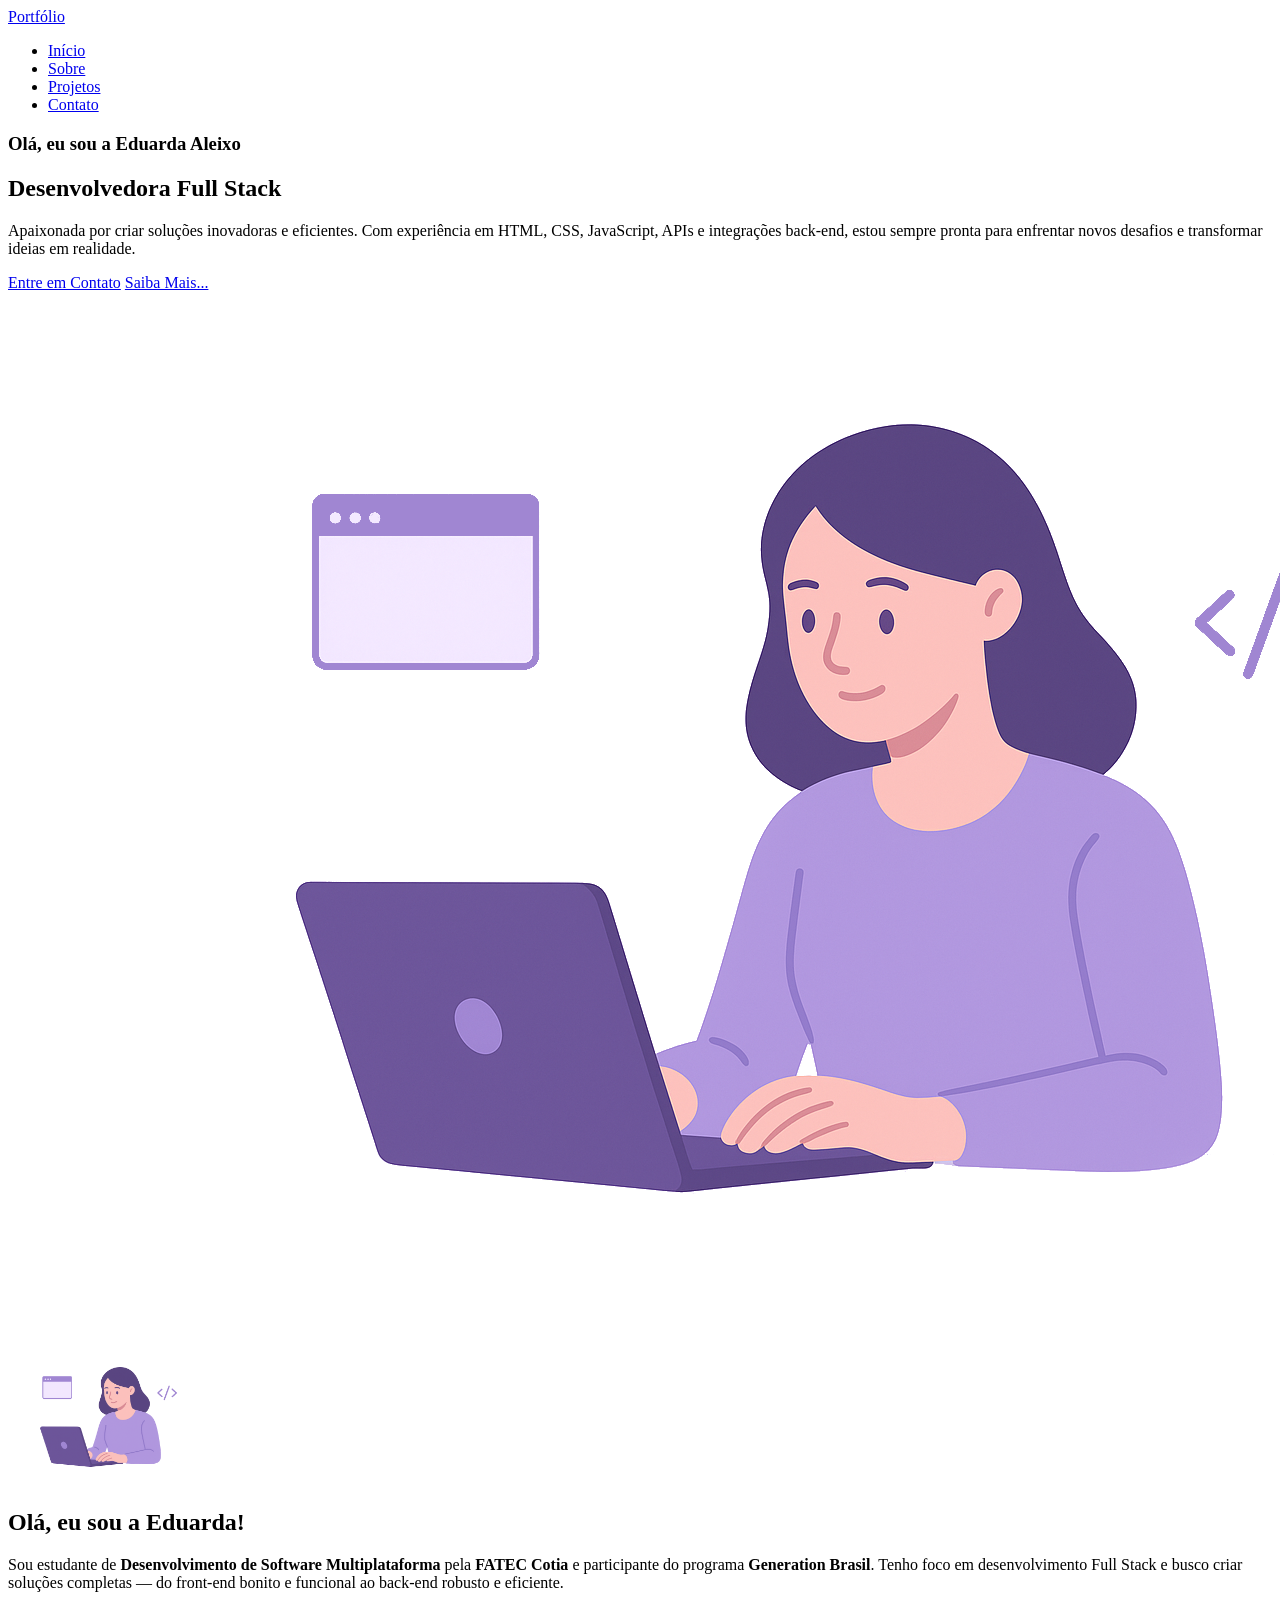
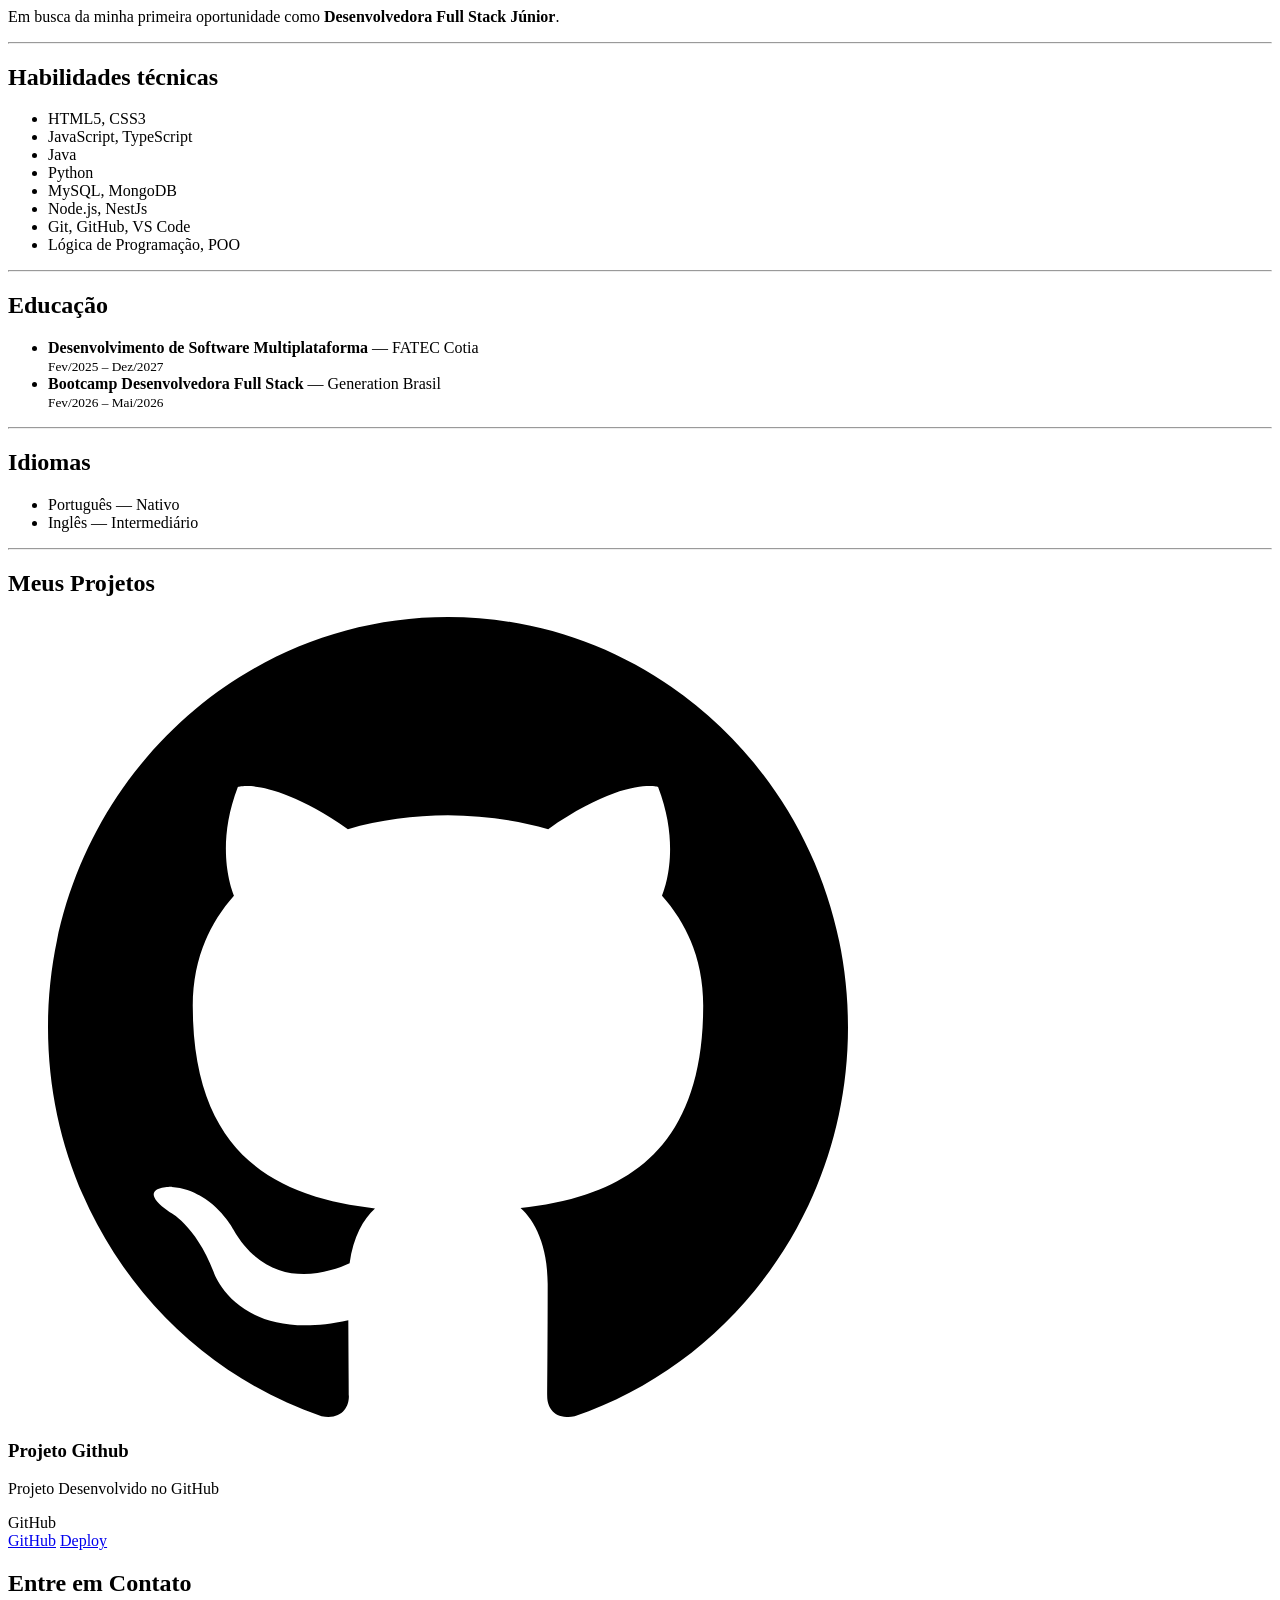
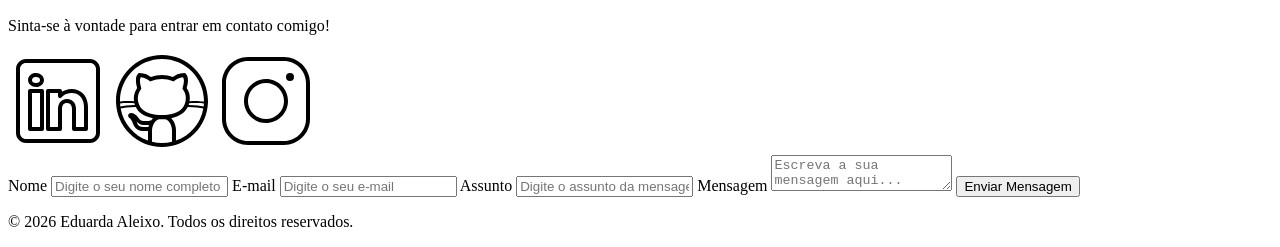
==== index.html @ 1ca7cc3a "feat: criação index" ====
<!DOCTYPE html>
<html lang="pt-br">
<head>
    
    <meta charset="UTF-8">
	
    <meta name="viewport" content="width=device-width, initial-scale=1.0">
	
    <meta name="author" content="Eduarda Aleixo">
    <meta 
        name="description"
        content="Portfólio de Eduarda Aleixo - Desenvolvedora Full Stack. 
        Especializada em HTML, CSS, JavaScript, APIs e integrações back-end. 
        Projetos completos do zero à nuvem."
    >
    <meta name="robots" content="index, follow">

    <link rel="icon" type="image/svg+xml" href="./assets/img/favicon.svg">

    <title>Eduarda Aleixo | Portfólio Full Stack</title>
</head>
<body>
    <header>
    <div class="menu-content">

        <!-- TÍTULO -->
        <a href="index.html" id="titulo">Portfólio</a>

        <!-- MENU -->
        <nav>
            <ul class="menu-list">
                <li><a href="#hero">Início</a></li>
                <li><a href="#about">Sobre</a></li>
                <li><a href="#projects">Projetos</a></li>
                <li><a href="#contact">Contato</a></li>
            </ul>
        </nav>
    </div>
    </header>

    <!-- Seção Principal da Página (main) -->
    <main>
        <!-- Seção de Boas vindas -->
        <section id="hero" class="section-container hero-container">
            <article class="hero-content">
                <h1>Olá, eu sou a Eduarda Aleixo</h1>
                <h2>Desenvolvedora Full Stack</h2>
                <p> Apaixonada por criar soluções inovadoras e eficientes. 
                    Com experiência em HTML, CSS, JavaScript, APIs e integrações back-end, 
                    estou sempre pronta para enfrentar novos desafios e transformar ideias em realidade.</p>

                <div class="buttons-container">
                <a href="#contact" class="botao">Entre em Contato</a>
                <a href="#about" class="botao-outline">Saiba Mais...</a>
                </div>
            </article>

            <figure class="hero-image">
            <img src="./assets/img/foto_dev_woman.svg" alt="Foto da autora." class="float-animation">
            </figure>
        </section>
    </main>

        <!-- Apresentação -->
        <section id="about">

            <img src="assets/img/foto_dev_woman.svg" alt="Foto de Eduarda Aleixo" width="200">
            <h2><i class="fa-solid fa-hand-sparkles"></i> Olá, eu sou a Eduarda!</h2>
            <p>
                Sou estudante de <strong>Desenvolvimento de Software Multiplataforma</strong> pela <strong>FATEC Cotia</strong> 
                e participante do programa <strong>Generation Brasil</strong>. Tenho foco em desenvolvimento Full Stack 
                e busco criar soluções completas — do front-end bonito e funcional ao back-end robusto e eficiente.
            </p>
            <p>
                Em busca da minha primeira oportunidade como 
                <strong>Desenvolvedora Full Stack Júnior</strong>.
            </p>
        </section>

        <hr>

        <!-- Habilidades -->
        <section id="habilidades">
            <h2><i class="fa-solid fa-code"></i> Habilidades técnicas</h2>
            <ul>
                <li><i class="fa-brands fa-html5"></i> HTML5, CSS3</li>
                <li><i class="fa-brands fa-js"></i> JavaScript, TypeScript</li>
                <li><i class="fa-brands fa-java"></i> Java</li>
                <li><i class="fa-brands fa-python"></i> Python</li>
                <li><i class="fa-solid fa-database"></i> MySQL, MongoDB</li>
                <li><i class="fa-brands fa-node-js"></i> Node.js, NestJs</li>
                <li><i class="fa-brands fa-git-alt"></i> Git, <i class="fa-brands fa-github"></i> GitHub, VS Code</li>
                <li><i class="fa-solid fa-lightbulb"></i> Lógica de Programação, POO</li>
            </ul>
        </section>

        <hr>

        <!-- Educação -->
        <section id="educacao">
            <h2><i class="fa-solid fa-graduation-cap"></i> Educação</h2>
            <ul>
                <li>
                    <strong>Desenvolvimento de Software Multiplataforma</strong> — FATEC Cotia
                    <br><small>Fev/2025 – Dez/2027</small>
                </li>
                <li>
                    <strong>Bootcamp Desenvolvedora Full Stack</strong> — Generation Brasil
                    <br><small>Fev/2026 – Mai/2026</small>
                </li>
            </ul>
        </section>

        <hr>

        <!-- Idiomas -->
        <section id="idiomas">
            <h2><i class="fa-solid fa-language"></i> Idiomas</h2>
            <ul>
                <li>Português — Nativo</li>
                <li>Inglês — Intermediário</li>
            </ul>
        </section>

        <hr>

        </section>

        <!-- Seção Projetos do autor -->
        <section id="projects" class="section-container projects-container">
            <h2>Meus Projetos</h2>

            <!-- Swiper Container -->
            <div class="swiper project-swiper">
                <div class="swiper-wrapper">
                    <div class="swiper-slide">
                        <article class="project-card">
                            <figure class="project-image">
                                <img src="./assets/icons/languages/github.svg" alt="Ícone GitHub">
                            </figure>

                            <div class="project-content">
                                <h3>Projeto Github</h3>
                                <p>Projeto Desenvolvido no GitHub</p>
                            </div>

                            <div class="project-tags">
                                <span class="tag">GitHub</span>
                            </div>

                            <div class="project-buttons">
                                <a href="#" target="_blank" class="botao botao-sm">GitHub</a>
                                <a href="#" target="_blank" class="botao-outline botao-sm">Deploy</a>
                            </div>
                        </article>
                    </div>
                </div>

                <!-- Botões de navegação -->
                <div class="swiper-button-next"></div>
                <div class="swiper-button-prev"></div>

                <!-- Paginação -->
                <div class="swiper-pagination"></div>
            </div>
        </section>

        </section>

        <!-- Seção Formulário de Contato e Redes Sociais -->
        <section id="contact" class="section-container contact-container">

            <!-- REDES SOCIAIS -->
            <article class="contact-info">
                <h2>Entre em Contato</h2>
                <p>Sinta-se à vontade para entrar em contato comigo!</p>

                <div class="social-container">
                    <a href="https://www.linkedin.com/in/eduarda-aleixo/" target="_blank"><img src="./assets/icons/social/linkedin.svg" alt="Link para o LinkedIn"></a>
                    <a href="https://github.com/eduarda0aleixo" target="_blank"><img src="./assets/icons/social/github.svg" alt="Link para o GitHub"></a>
                    <a href="#" target="_blank"><img src="./assets/icons/social/instagram.svg" alt="Link para o Instagram"></a>
                </div>
            </article>

            <!-- FORMULÁRIO -->
            <form id="formulario" action="https://formsubmit.co/eduarda.aleixo07@gmail.com" method="POST">

                <label for="nome">Nome</label>
                <input id="nome" name="nome" type="text" placeholder="Digite o seu nome completo" required>
                <span id="erro-nome"></span>

                <label for="email">E-mail</label>
                <input id="email" name="email" type="email" placeholder="Digite o seu e-mail" required>
                <span id="erro-email"></span>

                <label for="assunto">Assunto</label>
                <input id="assunto" name="assunto" type="text" placeholder="Digite o assunto da mensagem" required>
                <span id="erro-assunto"></span>

                <label for="mensagem">Mensagem</label>
                <textarea id="mensagem" name="mensagem" placeholder="Escreva a sua mensagem aqui..." required></textarea>
                <span id="erro-mensagem"></span>

                <!-- Campos ocultos do FormSubmit -->
                <input type="hidden" name="_subject" value="Novo contato do Portfólio - Eduarda Aleixo">
                <input type="hidden" name="_next" value="https://eduarda0aleixo.github.io/portfolio/success.html">
                <input type="hidden" name="_captcha" value="false">

                <button class="botao" type="submit">Enviar Mensagem</button>
            </form>
        </section>
    </main>

    <footer>
        <p>&copy; 2026 Eduarda Aleixo. Todos os direitos reservados.</p>
    </footer>
</body>
</html>
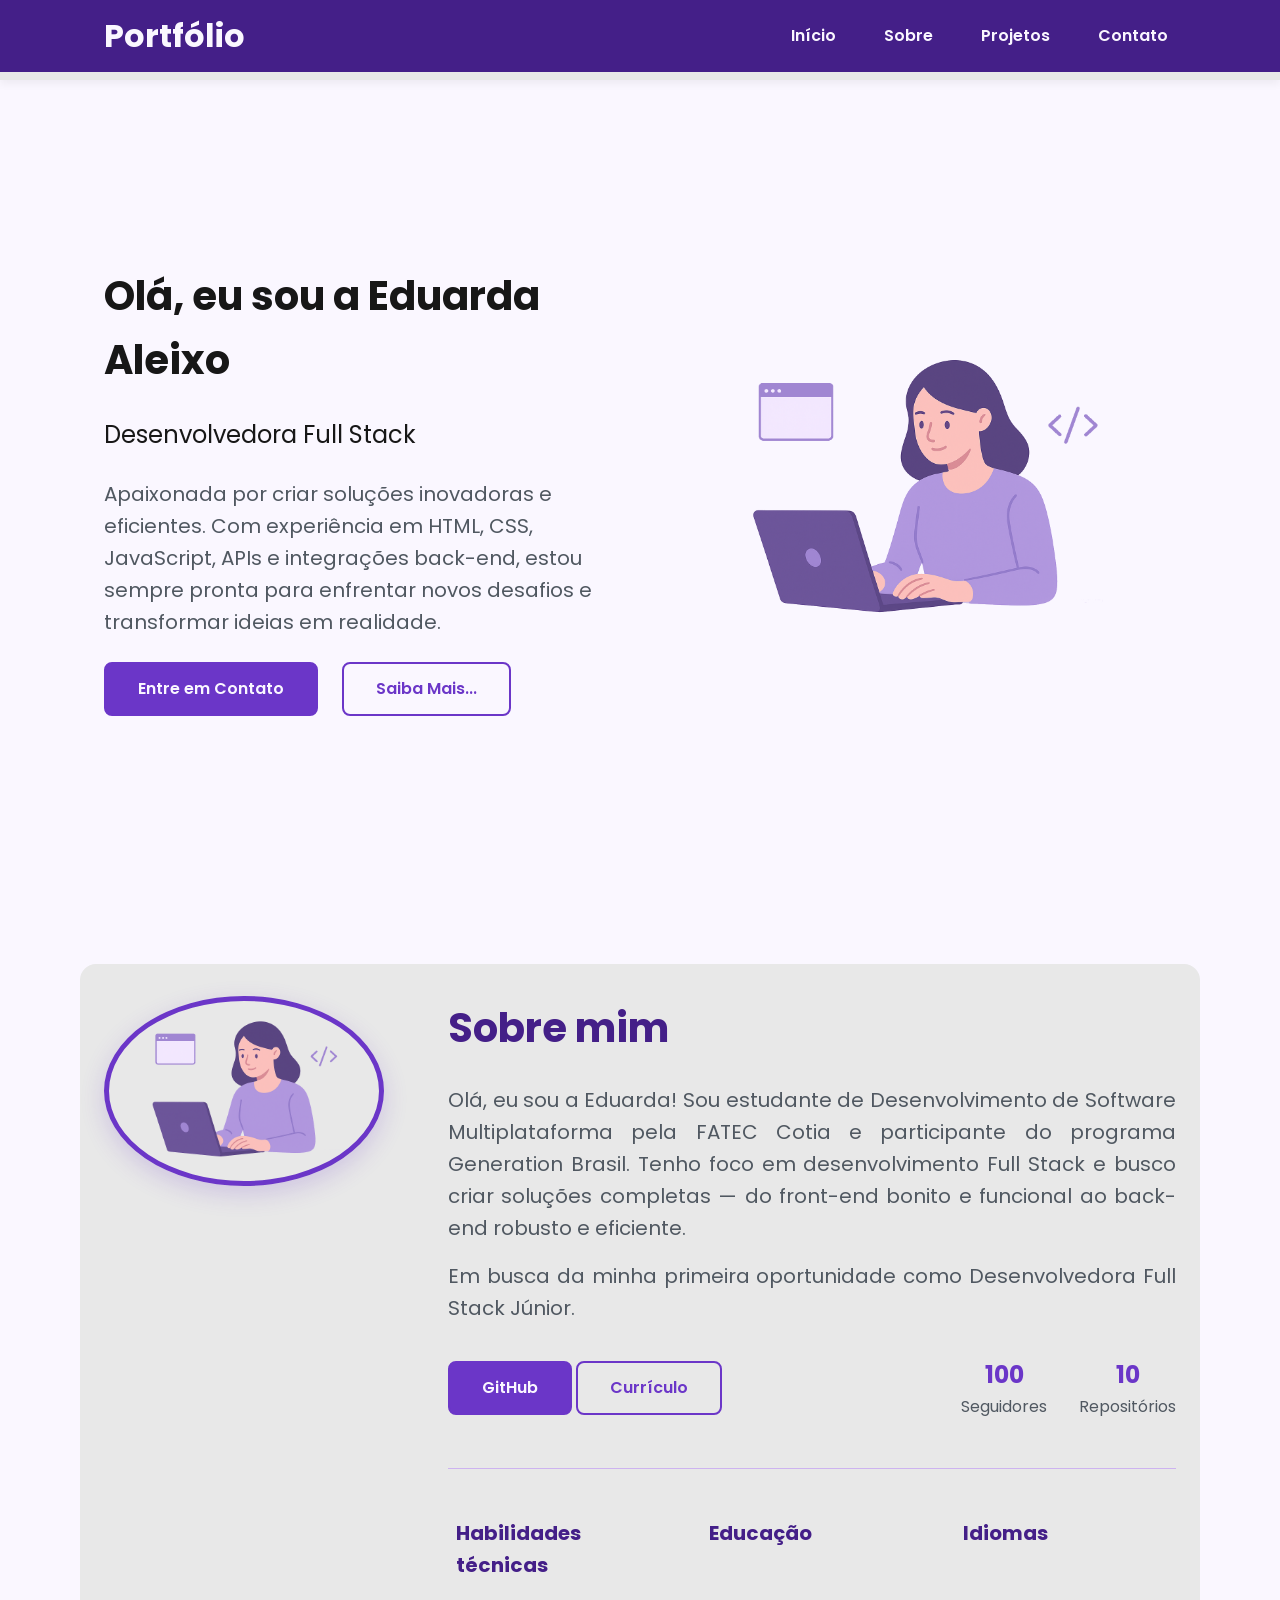
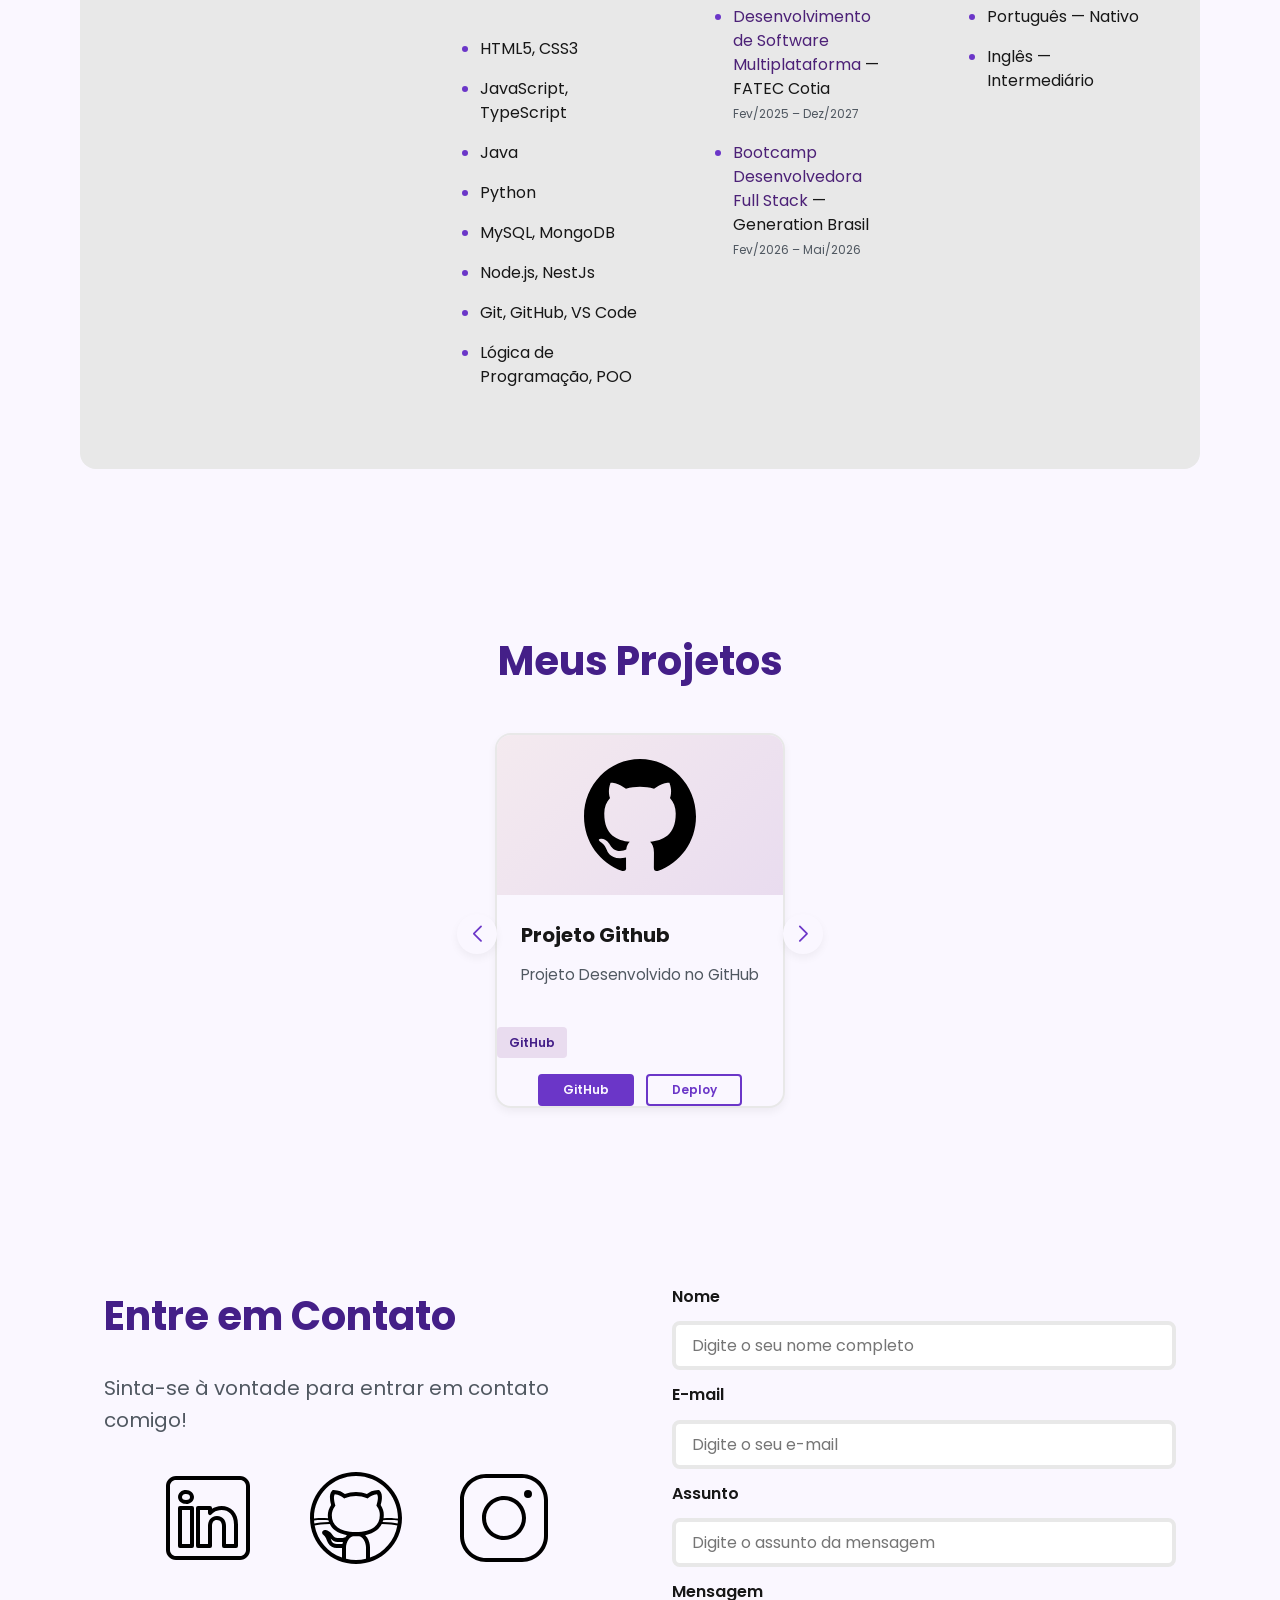
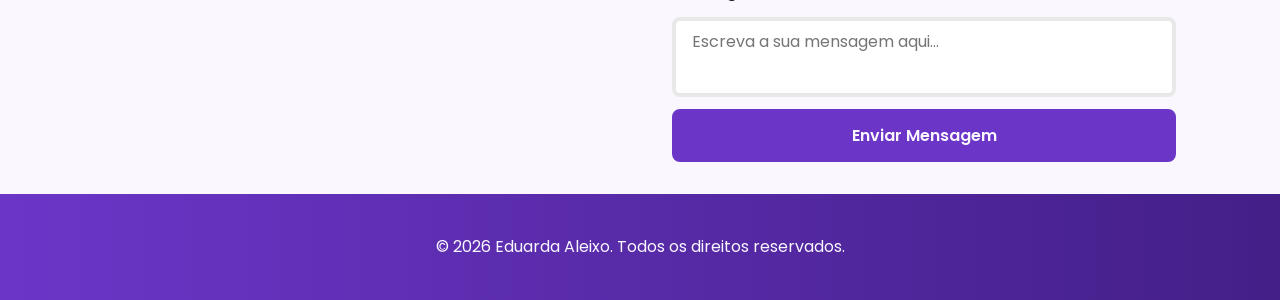
==== commit e9814e70: "feat: atualização do css" ====
--- a/index.html
+++ b/index.html
@@ -1,6 +1,13 @@
 <!DOCTYPE html>
 <html lang="pt-br">
 <head>
+
+    <!-- Fontes do Google -->
+    <link rel="preconnect" href="https://fonts.googleapis.com">
+    <link rel="preconnect" href="https://fonts.gstatic.com" crossorigin>
+
+    <!-- Fonte do Google - Poppins -->
+    <link href="https://fonts.googleapis.com/css2?family=Poppins&display=swap" rel="stylesheet">
     
     <meta charset="UTF-8">
 	
@@ -17,6 +24,10 @@
 
     <link rel="icon" type="image/svg+xml" href="./assets/img/favicon.svg">
 
+    <link rel="stylesheet" href="https://cdn.jsdelivr.net/npm/swiper@11/swiper-bundle.min.css">
+
+    <link rel="stylesheet" href="./assets/css/style.css">
+
     <title>Eduarda Aleixo | Portfólio Full Stack</title>
 </head>
 <body>
@@ -61,70 +72,84 @@
         </section>
     </main>
 
-        <!-- Apresentação -->
-        <section id="about">
-
-            <img src="assets/img/foto_dev_woman.svg" alt="Foto de Eduarda Aleixo" width="200">
-            <h2><i class="fa-solid fa-hand-sparkles"></i> Olá, eu sou a Eduarda!</h2>
-            <p>
-                Sou estudante de <strong>Desenvolvimento de Software Multiplataforma</strong> pela <strong>FATEC Cotia</strong> 
-                e participante do programa <strong>Generation Brasil</strong>. Tenho foco em desenvolvimento Full Stack 
-                e busco criar soluções completas — do front-end bonito e funcional ao back-end robusto e eficiente.
-            </p>
-            <p>
-                Em busca da minha primeira oportunidade como 
-                <strong>Desenvolvedora Full Stack Júnior</strong>.
-            </p>
-        </section>
-
-        <hr>
-
-        <!-- Habilidades -->
-        <section id="habilidades">
-            <h2><i class="fa-solid fa-code"></i> Habilidades técnicas</h2>
-            <ul>
-                <li><i class="fa-brands fa-html5"></i> HTML5, CSS3</li>
-                <li><i class="fa-brands fa-js"></i> JavaScript, TypeScript</li>
-                <li><i class="fa-brands fa-java"></i> Java</li>
-                <li><i class="fa-brands fa-python"></i> Python</li>
-                <li><i class="fa-solid fa-database"></i> MySQL, MongoDB</li>
-                <li><i class="fa-brands fa-node-js"></i> Node.js, NestJs</li>
-                <li><i class="fa-brands fa-git-alt"></i> Git, <i class="fa-brands fa-github"></i> GitHub, VS Code</li>
-                <li><i class="fa-solid fa-lightbulb"></i> Lógica de Programação, POO</li>
-            </ul>
-        </section>
-
-        <hr>
-
-        <!-- Educação -->
-        <section id="educacao">
-            <h2><i class="fa-solid fa-graduation-cap"></i> Educação</h2>
-            <ul>
-                <li>
-                    <strong>Desenvolvimento de Software Multiplataforma</strong> — FATEC Cotia
-                    <br><small>Fev/2025 – Dez/2027</small>
-                </li>
-                <li>
-                    <strong>Bootcamp Desenvolvedora Full Stack</strong> — Generation Brasil
-                    <br><small>Fev/2026 – Mai/2026</small>
-                </li>
-            </ul>
-        </section>
-
-        <hr>
-
-        <!-- Idiomas -->
-        <section id="idiomas">
-            <h2><i class="fa-solid fa-language"></i> Idiomas</h2>
-            <ul>
-                <li>Português — Nativo</li>
-                <li>Inglês — Intermediário</li>
-            </ul>
-        </section>
-
-        <hr>
-
-        </section>
+<!-- Seção Sobre Mim -->
+<section id="about" class="section-container about-container">
+    <div class="about-image">
+        <img src="assets/img/foto_dev_woman.svg" alt="Foto de Eduarda Aleixo">
+    </div>
+    
+    <div class="about-content">
+        <h2>Sobre mim</h2>
+        <p>
+            Olá, eu sou a Eduarda! Sou estudante de <strong>Desenvolvimento de Software Multiplataforma</strong> 
+            pela <strong>FATEC Cotia</strong> e participante do programa <strong>Generation Brasil</strong>. 
+            Tenho foco em desenvolvimento Full Stack e busco criar soluções completas — do front-end bonito 
+            e funcional ao back-end robusto e eficiente.
+        </p>
+        <p>
+            Em busca da minha primeira oportunidade como <strong>Desenvolvedora Full Stack Júnior</strong>.
+        </p>
+        
+        <div class="about-buttons-data">
+            <div class="buttons">
+                <a href="#" class="botao">GitHub</a>
+                <a href="#" class="botao-outline">Currículo</a>
+            </div>
+            <div class="data-container">
+                <div class="data-item">
+                    <span class="data-number">100</span>
+                    <span class="data-label">Seguidores</span>
+                </div>
+                <div class="data-item">
+                    <span class="data-number">10</span>
+                    <span class="data-label">Repositórios</span>
+                </div>
+            </div>
+        </div>
+
+        <!-- Habilidades, Educação e Idiomas integrados -->
+        <div class="about-more-info">
+            <!-- Habilidades -->
+            <div class="info-block">
+                <h3><i class="fa-solid fa-code"></i> Habilidades técnicas</h3>
+                <ul class="info-list">
+                    <li>HTML5, CSS3</li>
+                    <li>JavaScript, TypeScript</li>
+                    <li>Java</li>
+                    <li>Python</li>
+                    <li>MySQL, MongoDB</li>
+                    <li>Node.js, NestJs</li>
+                    <li>Git, GitHub, VS Code</li>
+                    <li>Lógica de Programação, POO</li>
+                </ul>
+            </div>
+
+            <!-- Educação -->
+            <div class="info-block">
+                <h3><i class="fa-solid fa-graduation-cap"></i> Educação</h3>
+                <ul class="info-list">
+                    <li>
+                        <strong>Desenvolvimento de Software Multiplataforma</strong> — FATEC Cotia
+                        <br><small>Fev/2025 – Dez/2027</small>
+                    </li>
+                    <li>
+                        <strong>Bootcamp Desenvolvedora Full Stack</strong> — Generation Brasil
+                        <br><small>Fev/2026 – Mai/2026</small>
+                    </li>
+                </ul>
+            </div>
+
+            <!-- Idiomas -->
+            <div class="info-block">
+                <h3><i class="fa-solid fa-language"></i> Idiomas</h3>
+                <ul class="info-list">
+                    <li>Português — Nativo</li>
+                    <li>Inglês — Intermediário</li>
+                </ul>
+            </div>
+        </div>
+    </div>
+</section>
 
         <!-- Seção Projetos do autor -->
         <section id="projects" class="section-container projects-container">
--- a/assets/css/style.css
+++ b/assets/css/style.css
@@ -0,0 +1,696 @@
+* {
+    margin: 0;
+    padding: 0;
+    box-sizing: border-box;
+    font-family: 'Poppins', sans-serif;
+    font-weight: 400;
+    text-decoration: none;
+    outline: none;
+}
+
+:root {
+    /* Paleta de Cores - Purple */
+    --purple-50: #f4eaef;
+    --purple-100: #e9dcef;
+    --purple-200: #cdb3f0;
+    --purple-300: #b186e5;
+    --purple-400: #9460db;
+    --purple-500: #6b36c8;
+    --purple-600: #5b2ca0;
+    --purple-700: #4c2177;
+    --purple-800: #441f88;
+    --purple-900: #2a0e4d;
+
+    /* Cores Neutras */
+    --gray-200: #e8e8e8;
+    --gray-400: #505861;
+    --black: #171717;
+    --white: #FAF7FF;
+
+    /* Cores de Estado */
+    --error: #e63946;
+
+    /* Sombras */
+    --shadow-sm: 0 0.25rem 0.5rem rgb(0, 0, 0, 0.05);
+    --shadow-md: 0 0.25rem 0.75rem rgb(107, 54, 200, 0.3);
+    --shadow-lg: 0 0.5rem 1.5rem rgb(107, 54, 200, 0.2);
+
+    /* Espacamentos */
+    --spacing-xs: 0.5rem;
+    --spacing-sm: 1rem;
+    --spacing-md: 1.5rem;
+    --spacing-lg: 2rem;
+    --spacing-xl: 3rem;
+    --spacing-2xl: 4rem;
+
+    /* Tamanhos de Fonte */
+    --text-sm: 0.75rem;
+    --text-base: 1rem;
+    --text-lg: 1.25rem;
+    --text-xl: 1.5rem;
+    --text-2xl: 2rem;
+    --text-3xl: 2.5rem;
+
+    /* Border Radius */
+    --radius-sm: 0.25rem;
+    --radius-md: 0.5rem;
+    --radius-lg: 1rem;
+    --radius-xl: 2rem;
+    --radius-full: 50%;
+
+    /* Animação Padrão */
+    --transition-default: all 0.3s ease;
+}
+
+html {
+    scroll-behavior: smooth; /* Rolagem Suave*/
+}
+
+body {
+    display: flex; /* Flexivel */
+    flex-direction: column;
+    min-height: 100vh; /* Altura Minima */
+    background-color: var(--white);
+    line-height: 1.6; /* Espacamento entre linhas */
+    color: var(--black);
+}
+
+main {
+    flex: 1;
+}
+
+.section-container {
+    max-width: 70rem; /* Largura Máxima */
+    margin: 0 auto;
+    padding: var(--spacing-lg) var(--spacing-md);
+    scroll-margin-top: 6rem;
+}
+
+.buttons-container {
+    display: flex;
+    gap: var(--spacing-md);
+}
+
+.botao,
+.botao-outline {
+    display: inline-block;
+    padding: 0.75rem 2rem;
+    border: 0.15rem solid transparent;
+    border-radius: var(--radius-md);
+    font-size: var(--text-base);
+    font-weight: 600;
+    text-align: center;
+    cursor: pointer;
+    transition: var(--transition-default);
+} 
+
+/* Botão Preenchido (primário) */
+.botao {
+    border-color: var(--purple-500);
+    background-color: var(--purple-500);
+    color: var(--white);
+}
+
+.botao:hover {
+    border-color: var(--purple-800);
+    background-color: var(--purple-800);
+    box-shadow: var(--shadow-md);
+    transform: translateY(-0.25rem);
+}
+
+/* Botão Outline (secundário) */
+.botao-outline {
+    border-color: var(--purple-500);
+    background-color: transparent;
+    color: var(--purple-500);
+}
+
+.botao-outline:hover {
+    border-color: var(--purple-500);
+    background-color: var(--purple-500);
+    color: var(--white);
+    transform: translateY(-0.25rem);
+}
+
+/* Modificador para botões pequenos (usado em projetos) */
+.botao.botao-sm,
+.botao-outline.botao-sm {
+    min-width: 6rem;
+    padding: 0.25rem var(--spacing-sm);
+    border-width: 0.125rem;
+    border-radius: 0.25rem;
+    font-size: var(--text-sm);
+}
+
+/* Estilos do Header e Navegação */
+header {
+    position: sticky;
+    top: 0;
+    z-index: 1000;
+    width: 100%;
+    height: 5rem;
+    border-bottom: var(--spacing-xs) solid var(--gray-200);
+    background-color: var(--purple-800);
+    box-shadow: var(--shadow-sm);
+}
+
+header a {
+    font-weight: 600;
+    color: var(--white);
+    transition: color 0.3s ease;
+}
+
+header a:hover {
+    color: var(--purple-100);
+}
+
+#titulo {
+    font-size: var(--text-2xl);
+    font-weight: 700;
+}
+
+/* Estilos do Menu */
+.menu-content {
+    display: flex;
+    justify-content: space-between;
+    align-items: center;
+    max-width: 70rem;
+    height: 100%;
+    margin: 0 auto;
+    padding: 0 var(--spacing-md);
+}
+
+.menu-list {
+    display: flex;
+    gap: var(--spacing-lg);
+    list-style: none;
+}
+
+.menu-list a {
+    padding: var(--spacing-xs);
+}
+
+.hero-container {
+    display: flex;
+    align-items: center;
+    gap: var(--spacing-2xl);
+    min-height: calc(100vh - 5rem);
+}
+
+.hero-content {
+    display: flex;
+    flex: 1;
+    flex-direction: column;
+    gap: var(--spacing-md);
+}
+
+.hero-content span {
+    font-size: var(--text-xl);
+    font-weight: 700;
+}
+
+.hero-content h1 {
+    font-size: var(--text-3xl);
+    font-weight: 700;
+}
+
+.hero-content p,
+.about-content p,
+.contact-info p {
+    font-size: var(--text-lg);
+    color: var(--gray-400);
+}
+
+.hero-image {
+    display: flex;
+    flex: 1;
+    justify-content: center;
+}
+
+.hero-image img {
+    width: 100%;
+    max-width: 100%;
+    border-radius: var(--radius-xl);
+}
+
+/* Animação flutuante */
+
+@keyframes float {
+    0%,
+    100% {
+        transform: translateY(0);
+    }
+    50% {
+        transform: translateY(-1.25rem);
+    }
+}
+
+.float-animation {
+    animation: float 3s ease-in-out infinite;
+}
+
+/* Seção Sobre Mim */
+.about-container {
+    display: flex;
+    align-items: felx-start;
+    gap: var(--spacing-2xl);
+    margin: var(--spacing-2xl) auto;
+    border-radius: var(--radius-lg);
+    background-color: var(--gray-200);
+}
+
+.about-image {
+    flex: 0 0 17.5rem;
+}
+
+.about-image img {
+    width: 100%;
+    border: 0.35rem solid var(--purple-500);
+    border-radius: var(--radius-full);
+    box-shadow: var(--shadow-lg);
+}
+
+.about-content h2,
+.projects-container h2,
+.contact-info h2 {
+    margin-bottom: var(--spacing-md);
+    font-size: var(--text-3xl);
+    font-weight: 700;
+    color: var(--purple-800);
+}
+
+.about-content p {
+    margin-bottom: var(--spacing-sm);
+    text-align: justify;
+}
+
+.about-buttons-data {
+    display: flex;
+    justify-content: space-between;
+    align-items: center;
+    gap: var(--spacing-lg);
+    margin-top: var(--spacing-lg);
+}
+
+.about-buttons-data .botoa {
+    margin-right: auto;
+}
+
+.data-container {
+    display: flex;
+    gap: var(--spacing-lg);
+    margin-top: 0;
+}
+
+.data-item {
+    display: flex;
+    flex-direction: column;
+    align-items: center;
+}
+
+.data-number {
+    font-size: var(--text-xl);
+    font-weight: 700;
+    text-align: center;
+    color: var(--purple-500);
+}
+
+.data-label {
+    font-size: var(--text-base);
+    text-align: center;
+    color: var(--gray-400);
+}
+
+/* Informações extras dentro do Sobre Mim */
+.about-more-info {
+    margin-top: var(--spacing-xl);
+    display: grid;
+    grid-template-columns: repeat(3, 1fr);
+    gap: var(--spacing-lg);
+    border-top: 1px solid var(--purple-200);
+    padding-top: var(--spacing-xl);
+}
+
+.info-block h3 {
+    font-size: var(--text-lg);
+    font-weight: 700;
+    color: var(--purple-800);
+    margin-bottom: var(--spacing-md);
+    display: flex;
+    align-items: center;
+    gap: var(--spacing-xs);
+}
+
+.info-block h3 i {
+    color: var(--purple-500);
+    font-size: var(--text-xl);
+}
+
+.info-list {
+    list-style: disc;
+    padding: var(--spacing-lg);
+}
+
+.info-list li {
+    margin-bottom: var(--spacing-sm);
+    font-size: var(--text-base);
+    color: var(--gray-600);
+    line-height: 1.5;
+}
+
+.info-list li strong {
+    color: var(--purple-700);
+}
+
+.info-list li small {
+    font-size: var(--text-sm);
+    color: var(--gray-400);
+}
+
+.info-list li::marker {
+    color: var(--purple-500);
+}
+
+/* Remove os hr que não serão mais necessários */
+hr {
+    display: none;
+}
+
+/* Responsivo */
+@media (max-width: 768px) {
+    .about-more-info {
+        grid-template-columns: 1fr;
+        gap: var(--spacing-lg);
+    }
+}
+
+.projects-container {
+    scroll-margin-top: 3rem;
+    margin: var(--spacing-2xl) auto;
+    text-align: center;
+}
+
+.projects-swiper {
+    position: relative;
+    width: 100%;
+    padding: var(--spacing-sm) var(--spacing-xl) var(--spacing-xl);
+    overflow: hidden;
+}
+
+.project-card {
+    display: flex;
+    flex-direction: column;
+    width: 100%;
+    height: 100%;
+    border: 0.15rem solid var(--gray-200);
+    border-radius: var(--radius-lg);
+    background-color: var(--white);
+    box-shadow: var(--shadow-sm);
+    overflow: hidden;
+    transition: var(--transition-default);
+}
+
+.project-card:hover {
+    box-shadow: var(--shadow-lg);
+}
+
+.project-image {
+    display: flex;
+    align-items: center;
+    justify-content: center;
+    width: 100%;
+    height: 10rem;
+    background: linear-gradient(135deg, var(--purple-50) 0%, var(--purple-100) 100%);
+}
+
+.project-image img {
+    width: 75%;
+    height: 75%;
+    max-width: 7rem;
+    max-height: 7rem;
+    object-fit: contain;
+    transition: transform 0.3s ease;
+}
+
+.project-content {
+    display: flex;
+    flex: 1;
+    flex-direction: column;
+    padding: var(--spacing-md);
+    text-align: left;
+}
+
+.project-content h3 {
+    margin-bottom: 0.75rem;
+    font-size: var(--text-lg);
+    font-weight: 700;
+}
+
+.project-content p {
+    flex: 1;
+    margin-bottom: var(--spacing-sm);
+    font-size: 0.95rem;
+    color: var(--gray-400);
+}
+
+.project-tags {
+    display: flex;
+    flex-wrap: wrap;
+    gap: var(--spacing-xs);
+}
+
+.tag {
+    padding: 0.375rem 0.75rem;
+    border-radius: var(--radius-sm);
+    background-color: var(--purple-100);
+    font-size: var(--text-sm);
+    font-weight: 600;
+    color: var(--purple-800);
+}
+
+.project-buttons {
+    display: flex;
+    justify-content: center;
+    align-items: center;
+    gap: 0.75rem;
+    margin-top: var(--spacing-sm);
+}
+
+/* Swiper Customização */
+.swiper-wrapper {
+    align-items: stretch;
+}
+
+.swiper-slide {
+    display: flex;
+    height: auto;
+}
+
+/* Container do Swiper precisa de padding para os botões */
+.project-swiper {
+    position: relative;
+    width: 100%;
+    padding: var(--spacing-sm) var(--spacing-xl) var(--spacing-xl);
+    overflow: hidden;
+}
+
+.swiper {
+    padding-left: var(--spacing-xl);
+    padding-right: var(--spacing-xl);
+}
+
+/* Botões do Swiper (navegação) */
+.swiper-button-next,
+.swiper-button-prev {
+    width: 2.5rem;
+    height: 2.5rem;
+    background-color: var(--white);
+    border-radius: var(--radius-full);
+    box-shadow: var(--shadow-sm);
+    transition: var(--transition-default);
+}
+
+.swiper-button-next:after,
+.swiper-button-prev:after {
+    font-size: var(--text-base);
+    font-weight: bold;
+    color: var(--purple-500);
+}
+
+.swiper-button-next:hover,
+.swiper-button-prev:hover {
+    background-color: var(--purple-500);
+    box-shadow: var(--shadow-md);
+}
+
+.swiper-button-next:hover:after,
+.swiper-button-prev:hover:after {
+    color: var(--white);
+}
+
+.swiper-button-prev:hover:after {
+    color: var(--white);
+}
+
+.swiper-pagination {
+    bottom: 0 !important;
+}
+
+.swiper-pagination-bullet {
+    width: 0.75rem;
+    height: 0.75rem;
+    background-color: var(--gray-200);
+    opacity: 1;
+}
+
+.swiper-pagination-bullet-active {
+    width: var(--spacing-lg);
+    border-radius: var(--radius-sm);
+    background-color: var(--purple-500);
+}
+
+.contact-container {
+    display: grid;
+    grid-template-columns: 1fr 1fr;
+    gap: var(--spacing-2xl);
+}
+
+.contact-info h2 {
+    margin-bottom: var(--spacing-md);
+}
+
+.contact-info p {
+    margin-bottom: var(--spacing-lg);
+}
+
+.social-container {
+    display: flex;
+    justify-content: center;
+    gap: var(--spacing-xl);
+}
+
+.social-icon {
+    width: 5rem;
+    height: 5rem;
+    padding: 0.75rem;
+    border-radius: var(--radius-md);
+    transition: var(--transition-default);
+}
+
+.social-icon img {
+    width: 100%;
+    filter: brightness(0) saturate(100%);
+    transition: filter 0.3s ease;
+}
+
+.social-icon:hover img {
+    filter: brightness(0)
+    saturate(100%)
+    invert(42%)
+    sepia(93%)
+    saturate(1352%)
+    hue-rotate(243deg)
+    brightness(79%)
+    contrast(91%);
+}
+
+/* Formulário */
+form {
+    display: flex;
+    flex-direction: column;
+    gap: 0.75rem;
+}
+
+form label {
+    font-size: var(--text-base);
+    font-weight: 600;
+}
+
+form input,
+form textarea {
+    width: 100%;
+    padding: 0.5rem var(--spacing-sm);
+    border: 0.25rem solid var(--gray-200);
+    border-radius: var(--radius-md);
+    font-family: inherit;
+    font-size: var(--text-base);
+    transition: border-color 0.3s ease;
+}
+
+form input:focus,
+form textarea:focus {
+    border-color: var(--purple-500);
+    outline: none;
+}
+
+form textarea {
+    min-height: 5rem;
+    resize: none;
+}
+
+form span {
+    margin-top: -0.75rem;
+    font-size: var(--text-sm);
+    color: var(--error);
+}
+
+footer {
+    padding: 2.5rem;
+    background: linear-gradient(to right, var(--purple-500), var(--purple-800));
+    font-weight: 600;
+    text-align: center;
+    color: var(--white);
+}
+
+.success-container {
+    display: flex;
+    flex-direction: column;
+    justify-content: center;
+    align-items: center;
+    width: 100%;
+    min-height: calc(100vh - 12.5rem);
+    padding: var(--spacing-xl) var(--spacing-md);
+}
+
+.success-content {
+    display: flex;
+    flex-direction: column;
+    align-items: center;
+    gap: var(--spacing-md);
+    max-width: 37.5rem;
+    text-align: center;
+}
+
+.success-content h1 {
+    font-size: var(--text-3xl);
+    font-weight: 700;
+    color: var(--purple-800);
+}
+
+.success-content h2 {
+    font-size: var(--text-lg);
+    color: var(--gray-400);
+}
+
+.success-icon {
+    display: flex;
+    align-items: center;
+    justify-content: center;
+    width: 7.5rem;
+    height: 7.5rem;
+    border-radius: var(--radius-full);
+    background-color: var(--purple-100);
+}
+
+.success-icon img {
+    width: 6rem;
+    height: 6rem;
+    filter: brightness(0)
+    saturate(100%)
+    invert(11%)
+    sepia(69%)
+    saturate(3759%)
+    hue-rotate(256deg)
+    brightness(101%)
+    contrast(96%);
+}
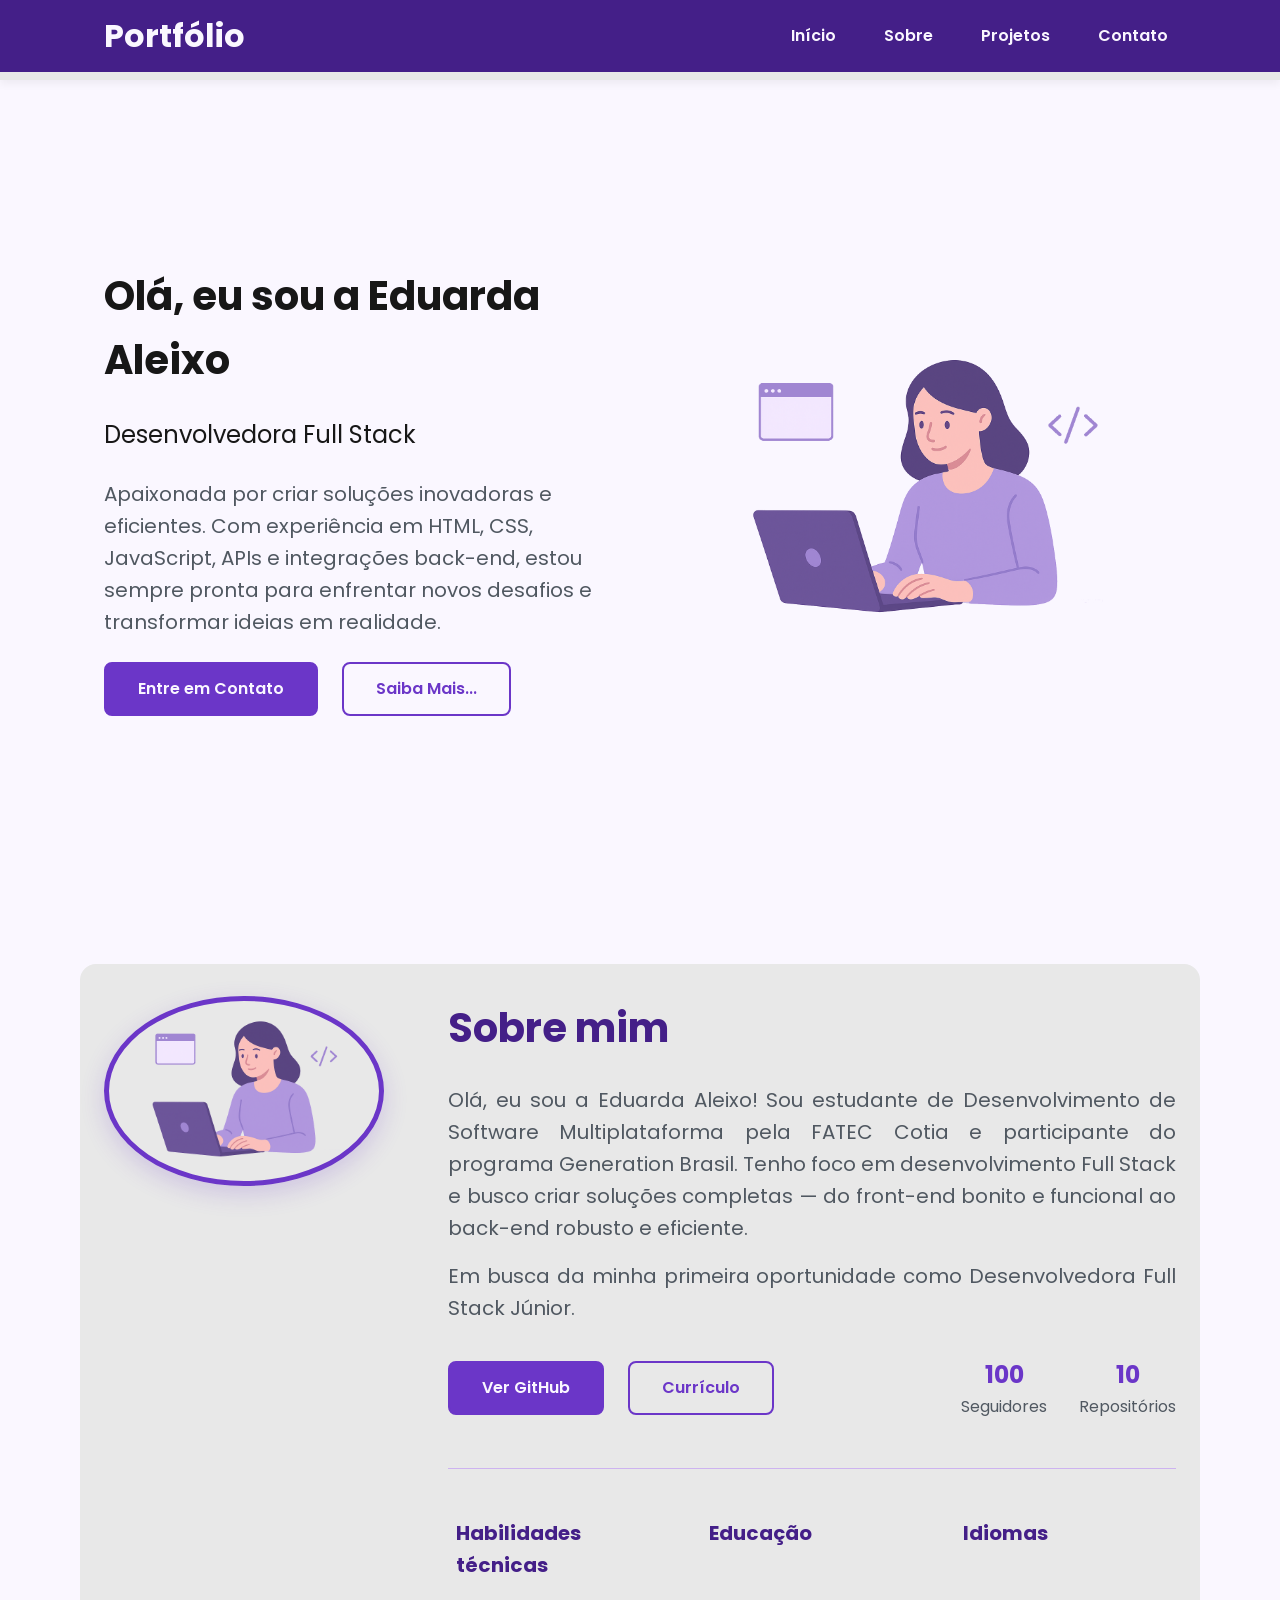
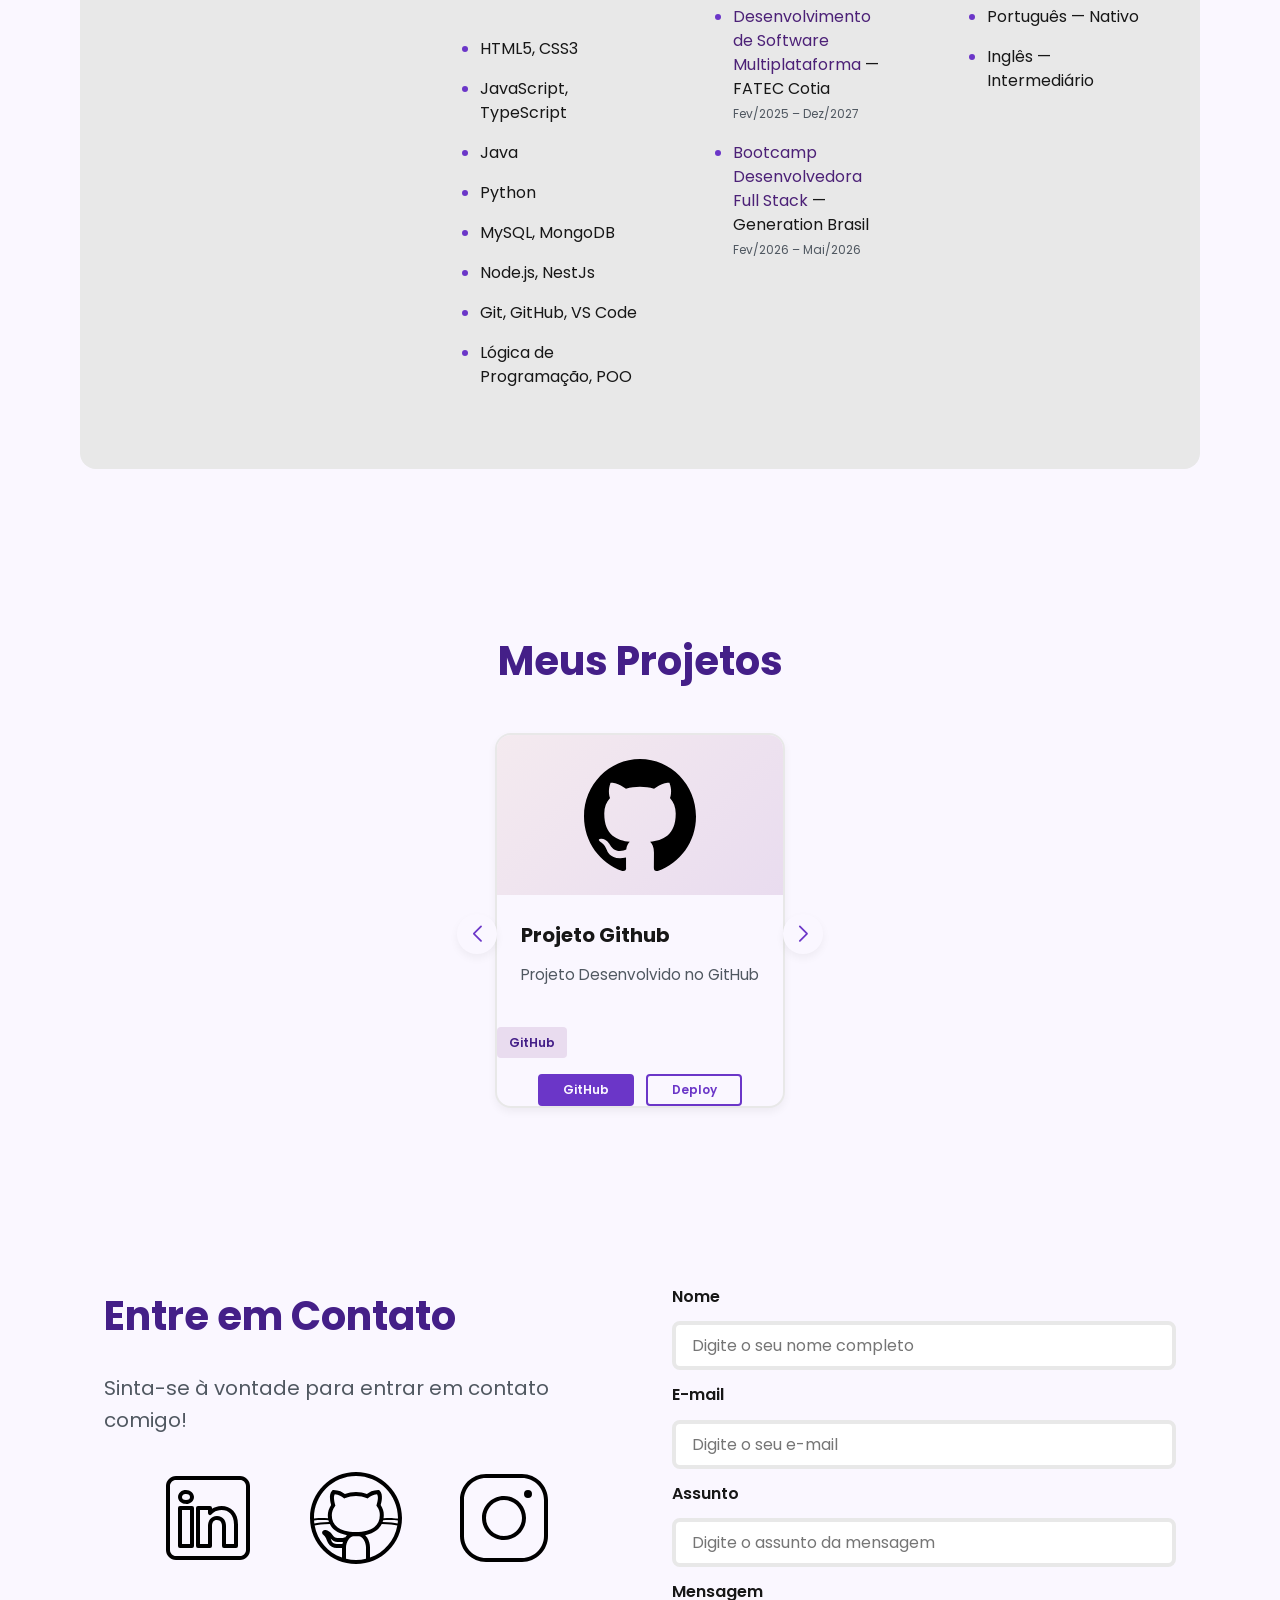
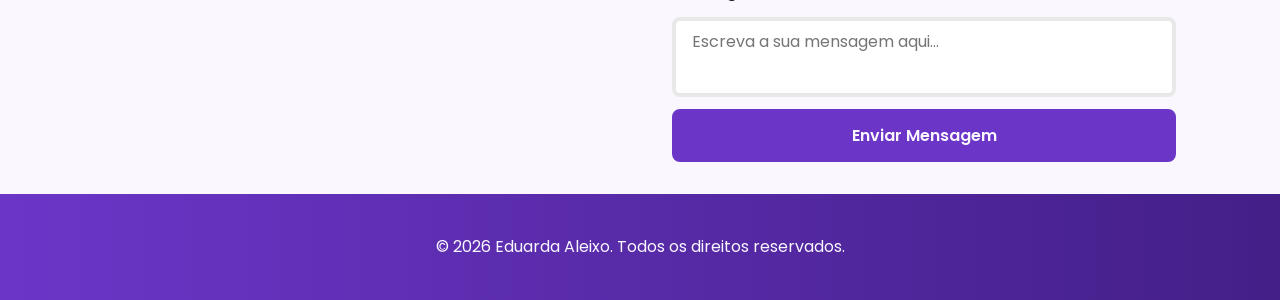
==== commit 26db7548: "feat: Consumo API seção About" ====
--- a/index.html
+++ b/index.html
@@ -73,83 +73,7 @@
     </main>
 
 <!-- Seção Sobre Mim -->
-<section id="about" class="section-container about-container">
-    <div class="about-image">
-        <img src="assets/img/foto_dev_woman.svg" alt="Foto de Eduarda Aleixo">
-    </div>
-    
-    <div class="about-content">
-        <h2>Sobre mim</h2>
-        <p>
-            Olá, eu sou a Eduarda! Sou estudante de <strong>Desenvolvimento de Software Multiplataforma</strong> 
-            pela <strong>FATEC Cotia</strong> e participante do programa <strong>Generation Brasil</strong>. 
-            Tenho foco em desenvolvimento Full Stack e busco criar soluções completas — do front-end bonito 
-            e funcional ao back-end robusto e eficiente.
-        </p>
-        <p>
-            Em busca da minha primeira oportunidade como <strong>Desenvolvedora Full Stack Júnior</strong>.
-        </p>
-        
-        <div class="about-buttons-data">
-            <div class="buttons">
-                <a href="#" class="botao">GitHub</a>
-                <a href="#" class="botao-outline">Currículo</a>
-            </div>
-            <div class="data-container">
-                <div class="data-item">
-                    <span class="data-number">100</span>
-                    <span class="data-label">Seguidores</span>
-                </div>
-                <div class="data-item">
-                    <span class="data-number">10</span>
-                    <span class="data-label">Repositórios</span>
-                </div>
-            </div>
-        </div>
-
-        <!-- Habilidades, Educação e Idiomas integrados -->
-        <div class="about-more-info">
-            <!-- Habilidades -->
-            <div class="info-block">
-                <h3><i class="fa-solid fa-code"></i> Habilidades técnicas</h3>
-                <ul class="info-list">
-                    <li>HTML5, CSS3</li>
-                    <li>JavaScript, TypeScript</li>
-                    <li>Java</li>
-                    <li>Python</li>
-                    <li>MySQL, MongoDB</li>
-                    <li>Node.js, NestJs</li>
-                    <li>Git, GitHub, VS Code</li>
-                    <li>Lógica de Programação, POO</li>
-                </ul>
-            </div>
-
-            <!-- Educação -->
-            <div class="info-block">
-                <h3><i class="fa-solid fa-graduation-cap"></i> Educação</h3>
-                <ul class="info-list">
-                    <li>
-                        <strong>Desenvolvimento de Software Multiplataforma</strong> — FATEC Cotia
-                        <br><small>Fev/2025 – Dez/2027</small>
-                    </li>
-                    <li>
-                        <strong>Bootcamp Desenvolvedora Full Stack</strong> — Generation Brasil
-                        <br><small>Fev/2026 – Mai/2026</small>
-                    </li>
-                </ul>
-            </div>
-
-            <!-- Idiomas -->
-            <div class="info-block">
-                <h3><i class="fa-solid fa-language"></i> Idiomas</h3>
-                <ul class="info-list">
-                    <li>Português — Nativo</li>
-                    <li>Inglês — Intermediário</li>
-                </ul>
-            </div>
-        </div>
-    </div>
-</section>
+<section id="about" class="section-container about-container"> </section>
 
         <!-- Seção Projetos do autor -->
         <section id="projects" class="section-container projects-container">
@@ -239,5 +163,9 @@
     <footer>
         <p>&copy; 2026 Eduarda Aleixo. Todos os direitos reservados.</p>
     </footer>
+
+        <!-- Script JavaScript-->
+    <script src="assets/js/script.js"></script>
+
 </body>
 </html>
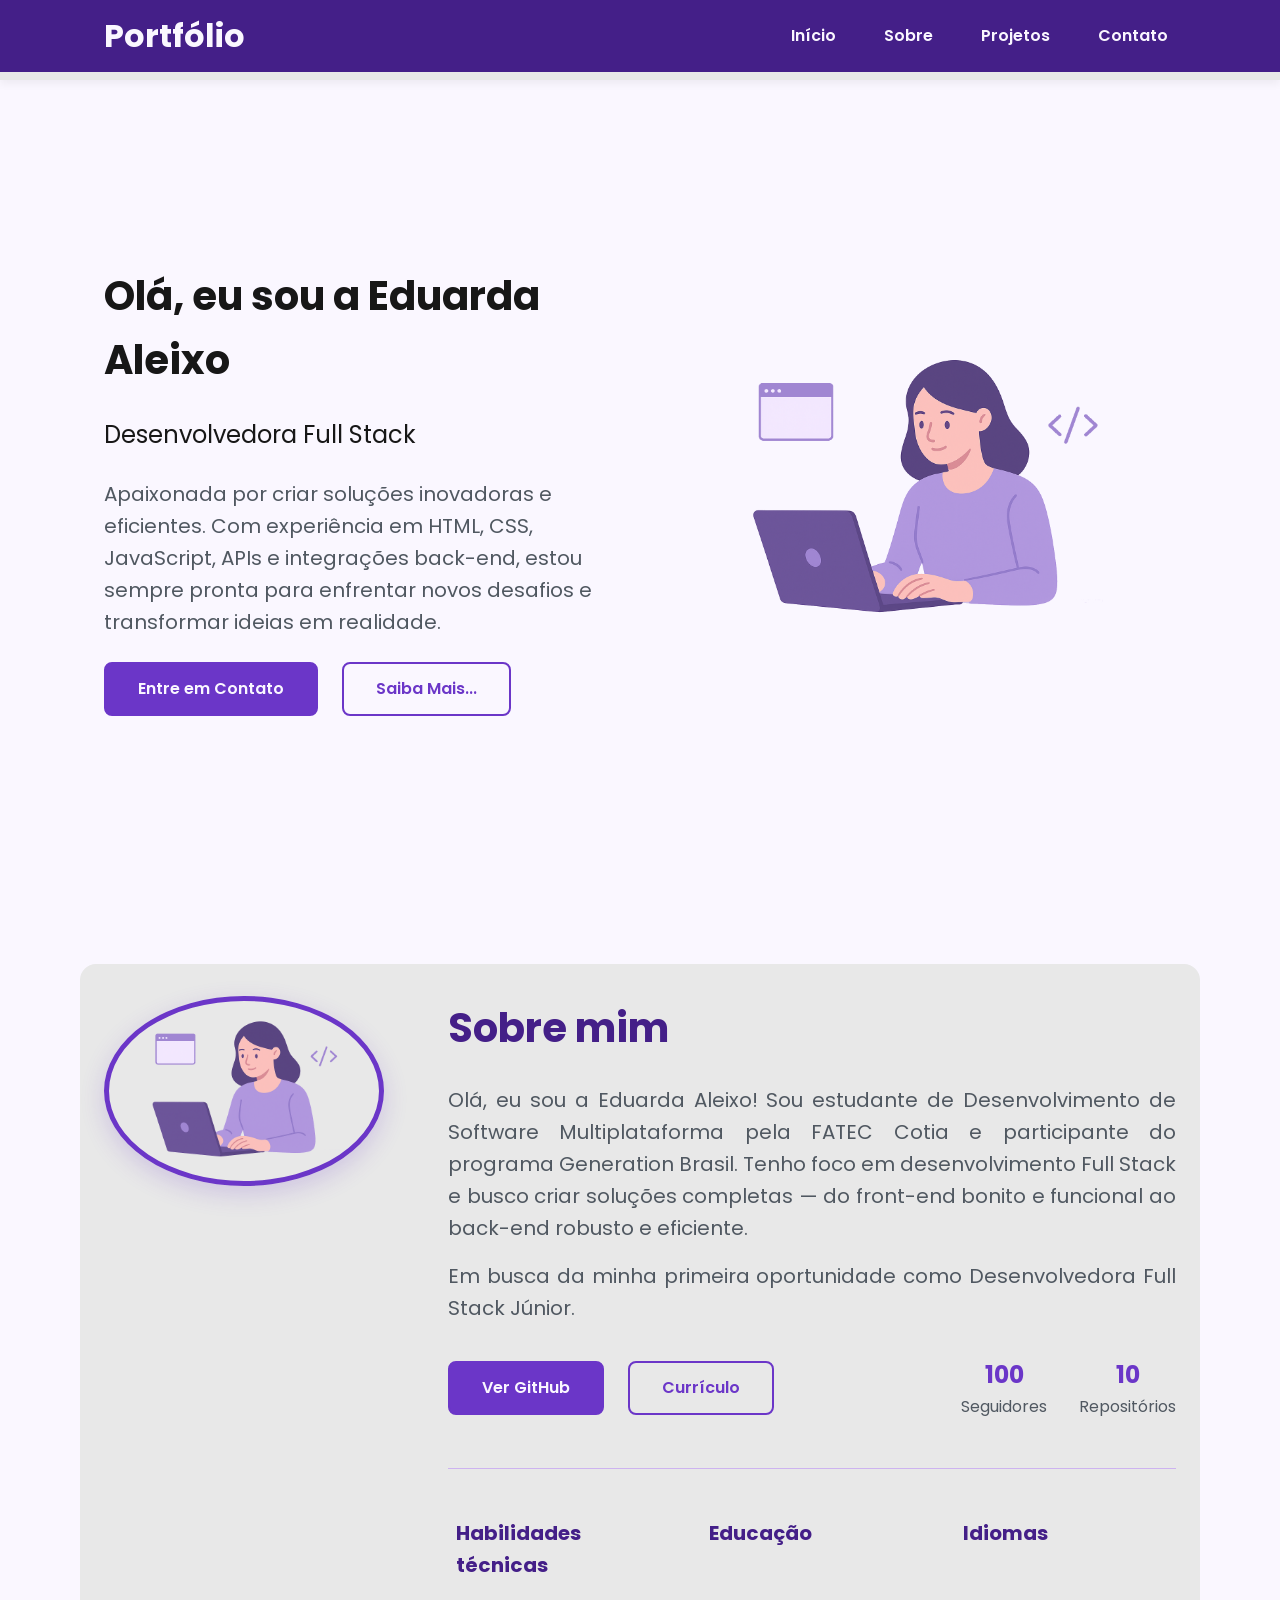
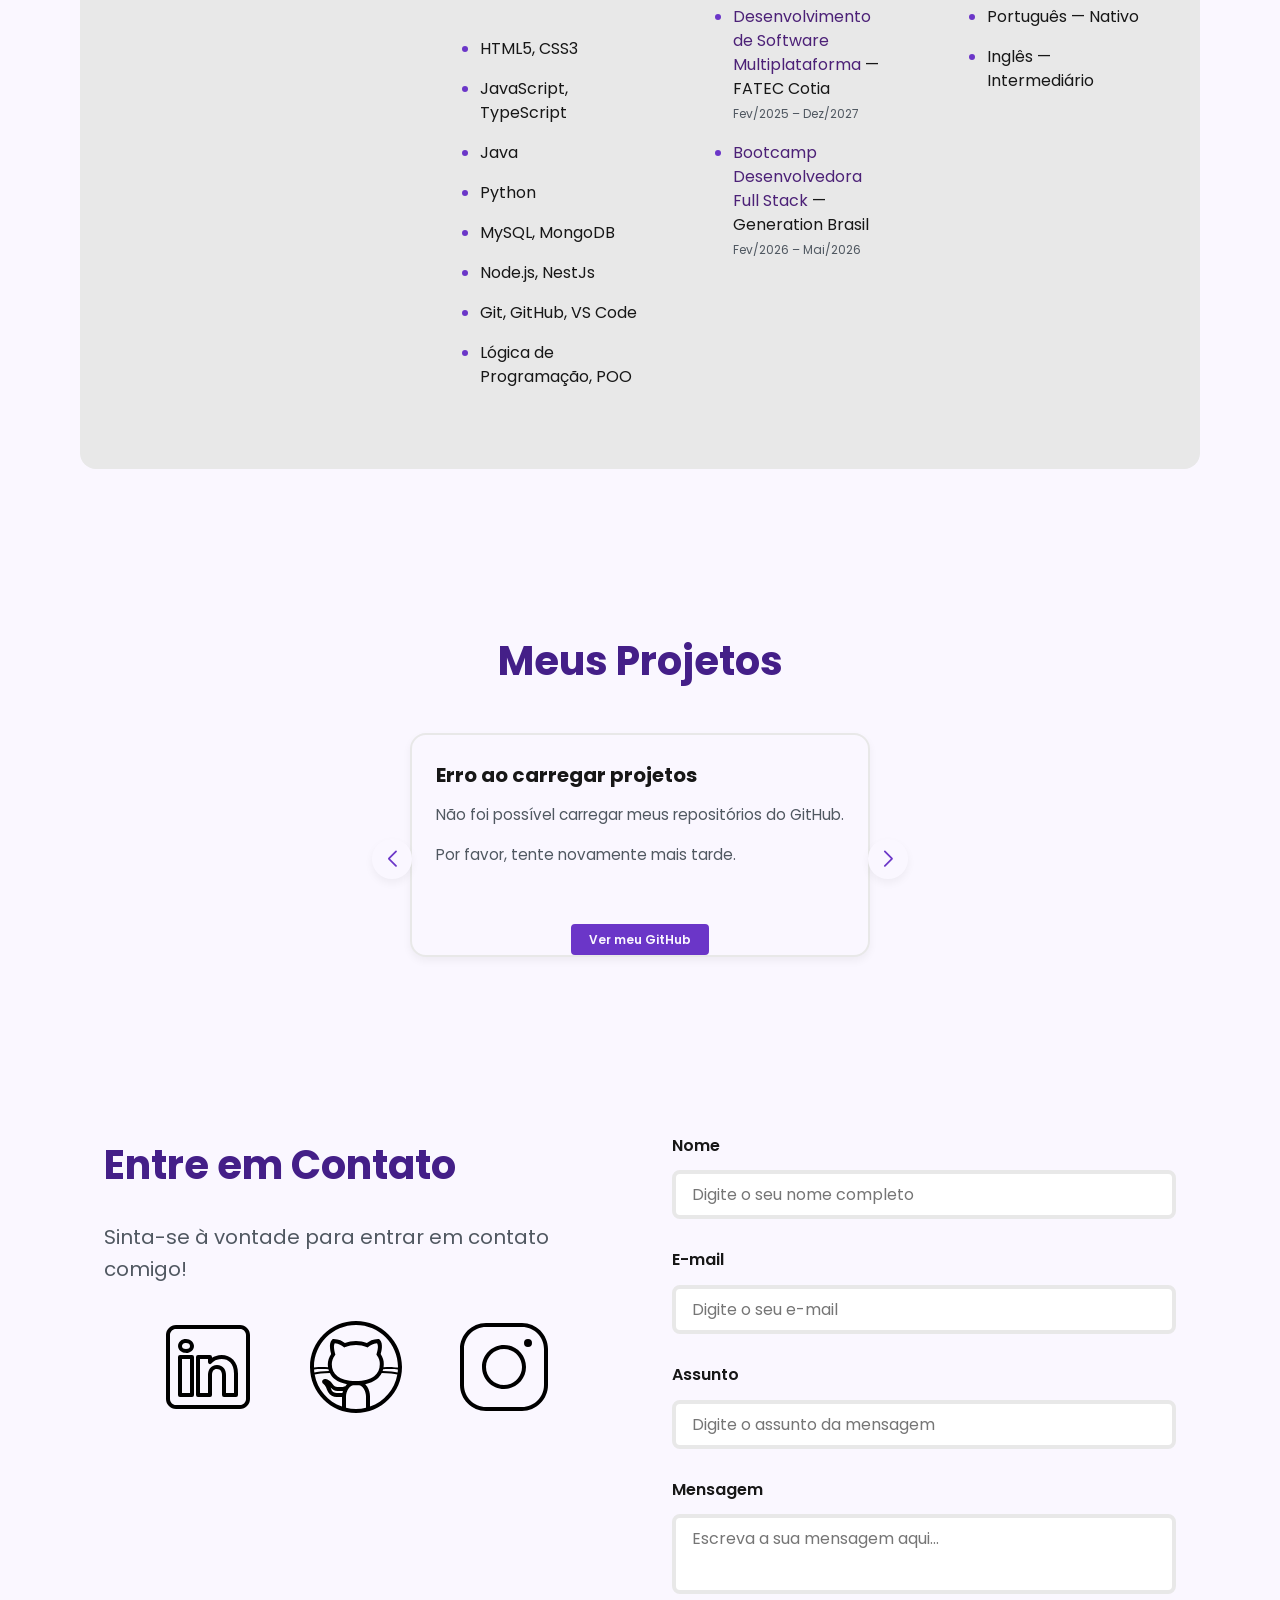
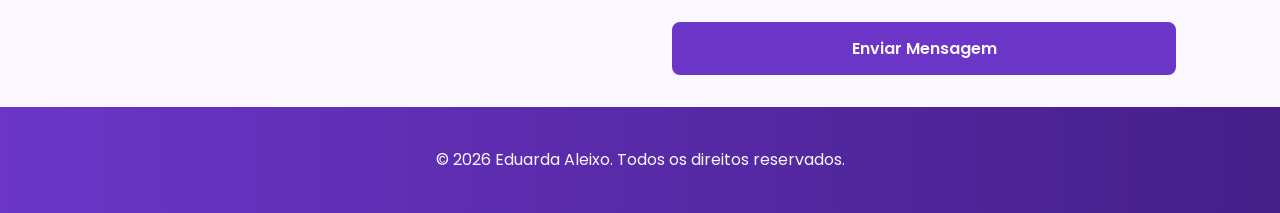
==== commit b06f6e11: "feat: finalização js" ====
--- a/index.html
+++ b/index.html
@@ -82,27 +82,6 @@
             <!-- Swiper Container -->
             <div class="swiper project-swiper">
                 <div class="swiper-wrapper">
-                    <div class="swiper-slide">
-                        <article class="project-card">
-                            <figure class="project-image">
-                                <img src="./assets/icons/languages/github.svg" alt="Ícone GitHub">
-                            </figure>
-
-                            <div class="project-content">
-                                <h3>Projeto Github</h3>
-                                <p>Projeto Desenvolvido no GitHub</p>
-                            </div>
-
-                            <div class="project-tags">
-                                <span class="tag">GitHub</span>
-                            </div>
-
-                            <div class="project-buttons">
-                                <a href="#" target="_blank" class="botao botao-sm">GitHub</a>
-                                <a href="#" target="_blank" class="botao-outline botao-sm">Deploy</a>
-                            </div>
-                        </article>
-                    </div>
                 </div>
 
                 <!-- Botões de navegação -->
@@ -132,39 +111,41 @@
             </article>
 
             <!-- FORMULÁRIO -->
-            <form id="formulario" action="https://formsubmit.co/eduarda.aleixo07@gmail.com" method="POST">
+            <form id="formulario" action="https://formsubmit.co/61a4f3443f755fe43f873c48329b65ac" method="POST" novalidate>
 
-                <label for="nome">Nome</label>
-                <input id="nome" name="nome" type="text" placeholder="Digite o seu nome completo" required>
-                <span id="erro-nome"></span>
+            <input type="hidden" name="_subject" value="Novo contato do Portfólio - Eduarda Aleixo">
+            <input type="hidden" name="_next" value="http://127.0.0.1:5500/success.html">
+            <input type="hidden" name="_captcha" value="false">
 
-                <label for="email">E-mail</label>
-                <input id="email" name="email" type="email" placeholder="Digite o seu e-mail" required>
-                <span id="erro-email"></span>
+            <label for="nome">Nome</label>
+            <input id="nome" name="nome" type="text" placeholder="Digite o seu nome completo">
+            <span id="erro-nome"></span>
 
-                <label for="assunto">Assunto</label>
-                <input id="assunto" name="assunto" type="text" placeholder="Digite o assunto da mensagem" required>
-                <span id="erro-assunto"></span>
+            <label for="email">E-mail</label>
+            <input id="email" name="email" type="email" placeholder="Digite o seu e-mail">
+            <span id="erro-email"></span>
 
-                <label for="mensagem">Mensagem</label>
-                <textarea id="mensagem" name="mensagem" placeholder="Escreva a sua mensagem aqui..." required></textarea>
-                <span id="erro-mensagem"></span>
+            <label for="assunto">Assunto</label>
+            <input id="assunto" name="assunto" type="text" placeholder="Digite o assunto da mensagem">
+            <span id="erro-assunto"></span>
 
-                <!-- Campos ocultos do FormSubmit -->
-                <input type="hidden" name="_subject" value="Novo contato do Portfólio - Eduarda Aleixo">
-                <input type="hidden" name="_next" value="https://eduarda0aleixo.github.io/portfolio/success.html">
-                <input type="hidden" name="_captcha" value="false">
+            <label for="mensagem">Mensagem</label>
+            <textarea id="mensagem" name="mensagem" placeholder="Escreva a sua mensagem aqui..."></textarea>
+            <span id="erro-mensagem"></span>
 
-                <button class="botao" type="submit">Enviar Mensagem</button>
-            </form>
-        </section>
+            <button class="botao" type="submit">Enviar Mensagem</button>
+        </form>
+    </section>
     </main>
 
     <footer>
         <p>&copy; 2026 Eduarda Aleixo. Todos os direitos reservados.</p>
     </footer>
 
-        <!-- Script JavaScript-->
+    <!-- SWIPER JS -->
+    <script src="https://cdn.jsdelivr.net/npm/swiper@11/swiper-bundle.min.js"></script>
+
+    <!-- Script JavaScript-->
     <script src="assets/js/script.js"></script>
 
 </body>
--- a/assets/css/style.css
+++ b/assets/css/style.css
@@ -693,4 +693,18 @@
     hue-rotate(256deg)
     brightness(101%)
     contrast(96%);
+}
+
+/* Mensagens de erro */
+form span {
+    display: block;
+    margin-top: 0.25rem;
+    font-size: 0.75rem;
+    color: var(--error);
+}
+
+/* Campos com erro (opcional - borda vermelha) */
+form input.error, 
+form textarea.error {
+    border-color: var(--error);
 }
